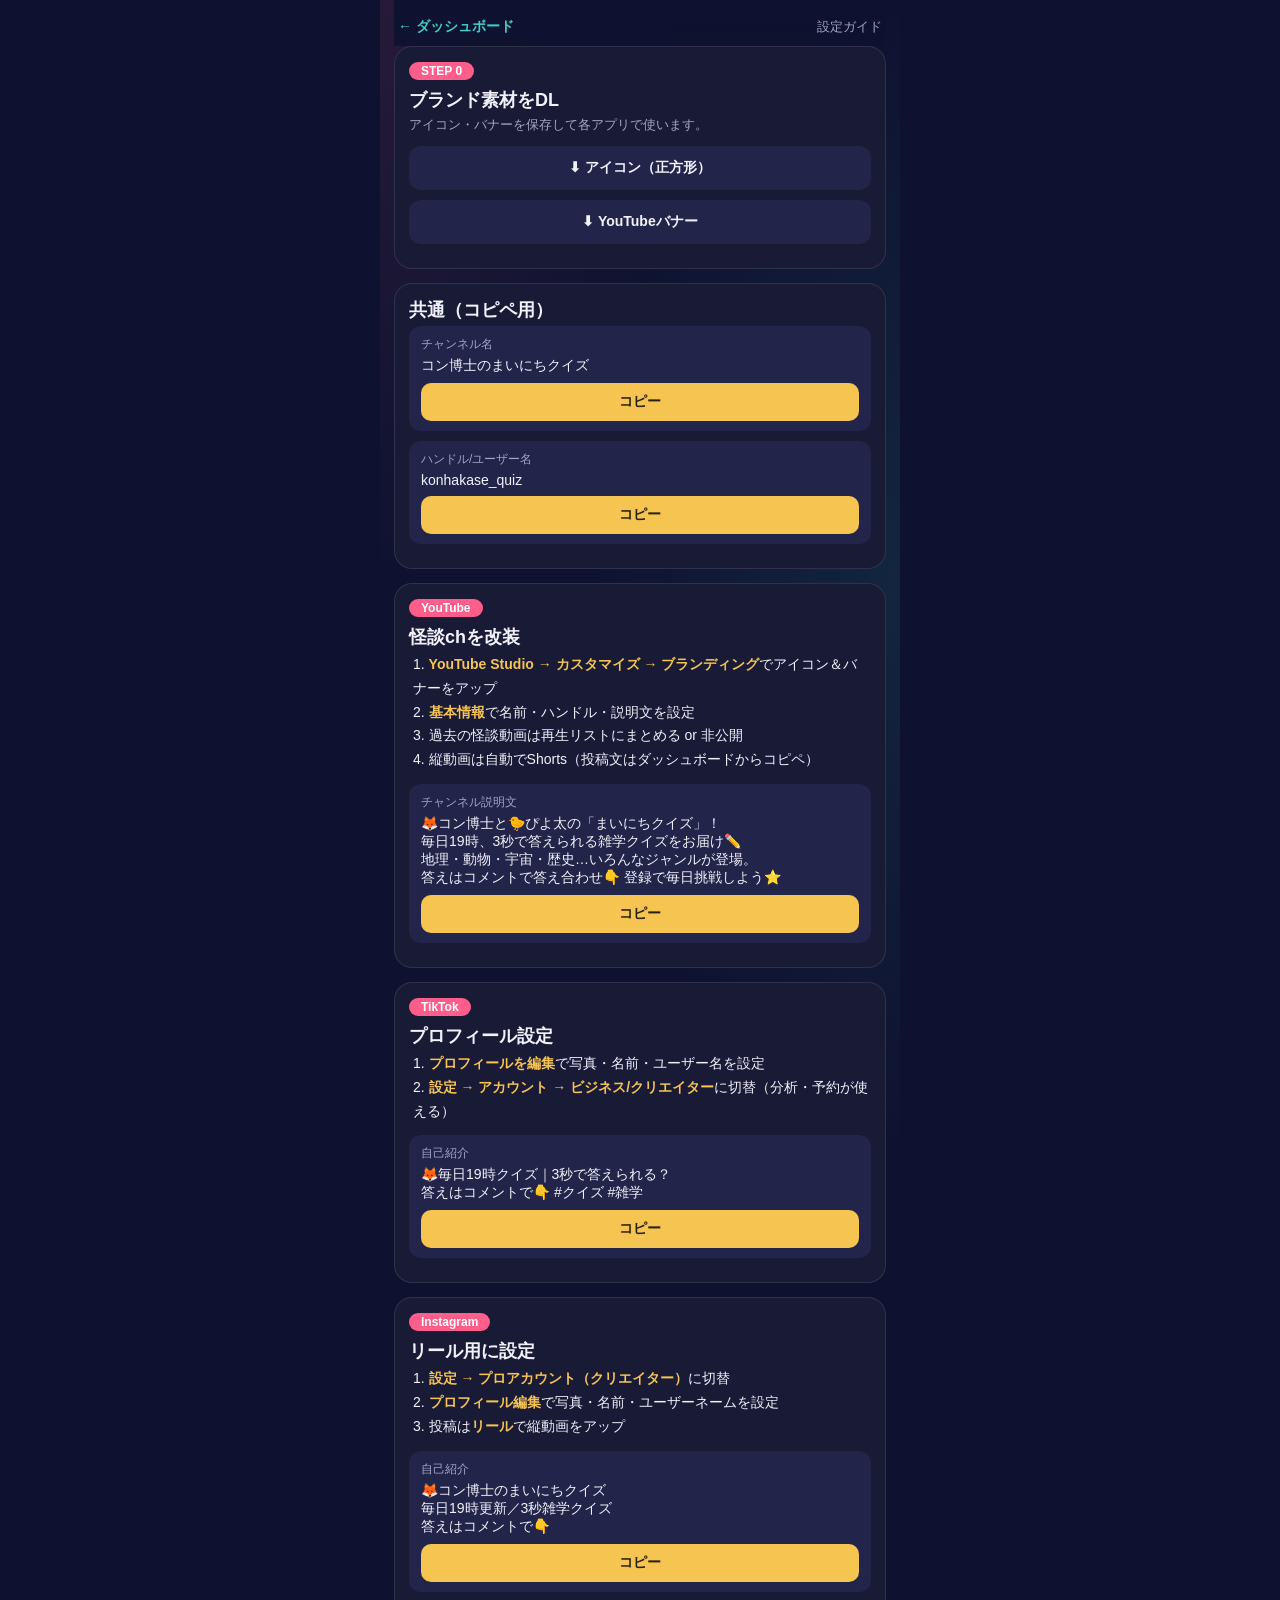
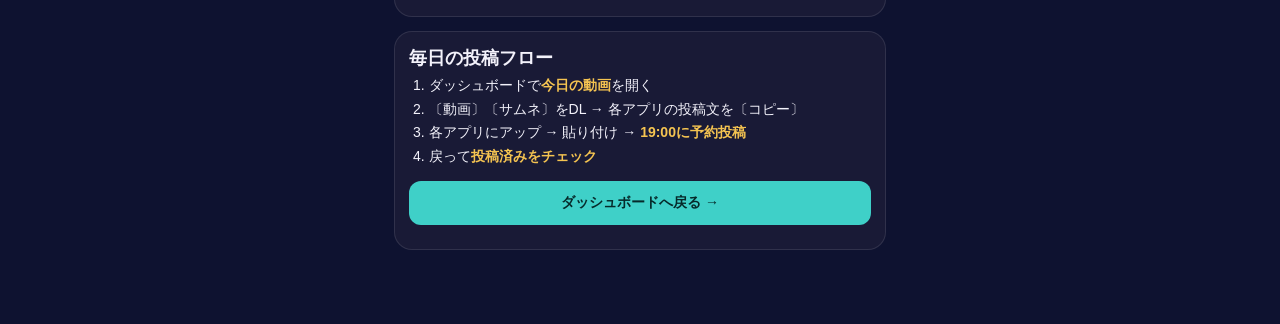
==== setup.html @ 7ac055bd "Add mobile setup guide page with copy buttons" ====
<!doctype html>
<html lang="ja">
<head>
<meta charset="utf-8">
<meta name="viewport" content="width=device-width,initial-scale=1,viewport-fit=cover">
<meta name="theme-color" content="#0e1230">
<title>設定ガイド｜コン博士のまいにちクイズ</title>
<link rel="stylesheet" href="style.css">
<style>
  .back{display:inline-flex;align-items:center;gap:6px;color:var(--cyan);text-decoration:none;font-size:14px;font-weight:700}
  .gsec{background:var(--card);border:1px solid var(--line);border-radius:18px;padding:14px;margin-bottom:14px}
  .gsec h2{font-size:18px;margin:0 0 4px}
  .gsec .lead{font-size:13px;color:var(--mut);margin:0 0 12px}
  .step{font-size:14px;line-height:1.7;margin:0 0 12px;padding-left:4px}
  .step b{color:var(--gold)}
  .copyrow{background:var(--card2);border-radius:12px;padding:10px 12px;margin-bottom:10px}
  .copyrow .lab{font-size:12px;color:var(--mut);margin-bottom:4px}
  .copyrow .ctext{font-size:14px;white-space:pre-wrap;word-break:break-word;margin:0 0 8px;color:var(--txt)}
  .copybtn{width:100%;background:var(--gold);color:#2a2208;border:none;border-radius:10px;
    padding:10px;font-size:14px;font-weight:700}
  .copybtn:active{transform:scale(.97)}
  .dlbtn{display:flex;align-items:center;justify-content:center;gap:8px;background:var(--card2);
    color:var(--txt);text-decoration:none;border-radius:12px;padding:13px;font-weight:700;font-size:14px;margin-bottom:10px}
  .badge{display:inline-block;background:var(--mag);color:#fff;font-size:12px;font-weight:700;padding:2px 12px;border-radius:20px;margin-bottom:8px}
</style>
</head>
<body>
<header><a class="back" href="index.html">← ダッシュボード</a><span class="streak">設定ガイド</span></header>

<div class="gsec">
  <span class="badge">STEP 0</span>
  <h2>ブランド素材をDL</h2>
  <p class="lead">アイコン・バナーを保存して各アプリで使います。</p>
  <a class="dlbtn" href="brand/avatar.png" download="avatar.png">⬇ アイコン（正方形）</a>
  <a class="dlbtn" href="brand/youtube_banner.png" download="youtube_banner.png">⬇ YouTubeバナー</a>
</div>

<div class="gsec">
  <h2>共通（コピペ用）</h2>
  <div class="copyrow"><div class="lab">チャンネル名</div><div class="ctext">コン博士のまいにちクイズ</div><button class="copybtn">コピー</button></div>
  <div class="copyrow"><div class="lab">ハンドル/ユーザー名</div><div class="ctext">konhakase_quiz</div><button class="copybtn">コピー</button></div>
</div>

<div class="gsec">
  <span class="badge">YouTube</span>
  <h2>怪談chを改装</h2>
  <p class="step">1. <b>YouTube Studio → カスタマイズ → ブランディング</b>でアイコン＆バナーをアップ<br>
  2. <b>基本情報</b>で名前・ハンドル・説明文を設定<br>
  3. 過去の怪談動画は再生リストにまとめる or 非公開<br>
  4. 縦動画は自動でShorts（投稿文はダッシュボードからコピペ）</p>
  <div class="copyrow"><div class="lab">チャンネル説明文</div><div class="ctext">🦊コン博士と🐤ぴよ太の「まいにちクイズ」！
毎日19時、3秒で答えられる雑学クイズをお届け✏️
地理・動物・宇宙・歴史…いろんなジャンルが登場。
答えはコメントで答え合わせ👇 登録で毎日挑戦しよう⭐</div><button class="copybtn">コピー</button></div>
</div>

<div class="gsec">
  <span class="badge">TikTok</span>
  <h2>プロフィール設定</h2>
  <p class="step">1. <b>プロフィールを編集</b>で写真・名前・ユーザー名を設定<br>
  2. <b>設定 → アカウント → ビジネス/クリエイター</b>に切替（分析・予約が使える）</p>
  <div class="copyrow"><div class="lab">自己紹介</div><div class="ctext">🦊毎日19時クイズ｜3秒で答えられる？
答えはコメントで👇 #クイズ #雑学</div><button class="copybtn">コピー</button></div>
</div>

<div class="gsec">
  <span class="badge">Instagram</span>
  <h2>リール用に設定</h2>
  <p class="step">1. <b>設定 → プロアカウント（クリエイター）</b>に切替<br>
  2. <b>プロフィール編集</b>で写真・名前・ユーザーネームを設定<br>
  3. 投稿は<b>リール</b>で縦動画をアップ</p>
  <div class="copyrow"><div class="lab">自己紹介</div><div class="ctext">🦊コン博士のまいにちクイズ
毎日19時更新／3秒雑学クイズ
答えはコメントで👇</div><button class="copybtn">コピー</button></div>
</div>

<div class="gsec">
  <h2>毎日の投稿フロー</h2>
  <p class="step">1. ダッシュボードで<b>今日の動画</b>を開く<br>
  2. 〔動画〕〔サムネ〕をDL → 各アプリの投稿文を〔コピー〕<br>
  3. 各アプリにアップ → 貼り付け → <b>19:00に予約投稿</b><br>
  4. 戻って<b>投稿済みをチェック</b></p>
  <a class="dlbtn" href="index.html" style="background:var(--cyan);color:#062a2a">ダッシュボードへ戻る →</a>
</div>

<div class="toast" id="toast">コピーしました</div>
<script>
  function toast(m){const t=document.getElementById('toast');t.textContent=m;t.classList.add('show');
    clearTimeout(t._t);t._t=setTimeout(()=>t.classList.remove('show'),1500);}
  document.querySelectorAll('.copybtn').forEach(b=>b.addEventListener('click',async()=>{
    const txt=b.closest('.copyrow').querySelector('.ctext').innerText;
    try{await navigator.clipboard.writeText(txt);}catch(e){const ta=document.createElement('textarea');ta.value=txt;document.body.appendChild(ta);ta.select();document.execCommand('copy');ta.remove();}
    toast('コピーしました');
  }));
</script>
</body>
</html>
---- style.css ----
:root{
  --navy:#0e1230; --navy2:#1b1640; --card:#191a36; --card2:#22244a;
  --gold:#f5c451; --cyan:#3fd0c8; --mag:#ff5e8a; --txt:#f3f2fb; --mut:#a6a3c4;
  --ok:#3fd07a; --line:rgba(255,255,255,.10);
}
*{box-sizing:border-box;-webkit-tap-highlight-color:transparent}
html,body{margin:0;background:var(--navy);color:var(--txt);
  font-family:-apple-system,BlinkMacSystemFont,"Hiragino Kaku Gothic ProN","Yu Gothic",sans-serif;}
body{max-width:520px;margin:0 auto;padding:0 14px 60px;background:
  radial-gradient(120% 60% at 0% 0%,rgba(255,94,138,.10),transparent 50%),
  radial-gradient(120% 60% at 100% 30%,rgba(63,208,200,.10),transparent 50%),var(--navy);}
header{display:flex;align-items:center;justify-content:space-between;padding:18px 4px 10px;position:sticky;top:0;
  background:linear-gradient(var(--navy),rgba(14,18,48,.92));backdrop-filter:blur(6px);z-index:5}
.logo{display:flex;align-items:center;gap:8px;font-size:18px;font-weight:700}
.logo .dot{width:26px;height:26px;border-radius:50%;background:var(--gold)}
.streak{font-size:13px;color:var(--mut)}
.stats{display:grid;grid-template-columns:repeat(3,1fr);gap:8px;margin:6px 0 16px}
.stat{background:var(--card);border-radius:14px;padding:10px 12px}
.stat b{display:block;font-size:22px;margin-top:2px}
.stat span{font-size:12px;color:var(--mut)}
.sec{font-size:13px;color:var(--mut);margin:18px 4px 8px;display:flex;align-items:center;gap:6px}
.card{background:var(--card);border:1px solid var(--line);border-radius:18px;overflow:hidden;margin-bottom:12px}
.card.today{border:2px solid var(--cyan)}
.crow{display:flex;gap:12px;padding:12px}
.thumb{width:90px;height:160px;border-radius:12px;object-fit:cover;flex-shrink:0;background:var(--card2)}
.cmeta{flex:1;min-width:0}
.ctitle{font-size:17px;font-weight:700}
.cgenre{display:inline-block;background:var(--mag);color:#fff;font-size:12px;font-weight:700;
  padding:2px 12px;border-radius:20px;margin:4px 0}
.ctime{font-size:13px;color:var(--mut);display:flex;align-items:center;gap:5px;margin:6px 0 10px}
.btnrow{display:flex;gap:8px;margin-bottom:8px}
button,.btn{font:inherit;border:none;border-radius:12px;padding:11px 8px;font-size:14px;font-weight:700;
  background:var(--card2);color:var(--txt);cursor:pointer;flex:1;text-align:center;text-decoration:none;
  display:flex;align-items:center;justify-content:center;gap:6px;transition:transform .08s}
button:active,.btn:active{transform:scale(.96)}
.btn.primary{background:var(--gold);color:#2a2208}
.btn.full{width:100%;flex:none}
.copybar{display:flex;gap:8px;padding:0 12px 12px}
.copybar button{font-size:13px;padding:10px 6px}
.toggles{display:flex;border-top:1px solid var(--line)}
.tg{flex:1;padding:13px 0;text-align:center;font-size:14px;font-weight:700;color:var(--mut);
  background:none;border:none;border-right:1px solid var(--line);border-radius:0;cursor:pointer}
.tg:last-child{border-right:none}
.tg.on{color:var(--ok)}
.tg .lab{font-size:11px;display:block;margin-top:2px;font-weight:400}
.mini{display:flex;align-items:center;gap:12px;padding:10px;background:var(--card);
  border:1px solid var(--line);border-radius:14px;margin-bottom:8px}
.mini .sw{width:38px;height:38px;border-radius:8px;flex-shrink:0}
.mini .mt{flex:1;min-width:0}
.mini .mt b{font-size:14px}.mini .mt span{font-size:12px;color:var(--mut);display:block}
.dots{display:flex;gap:6px}
.dots i{width:11px;height:11px;border-radius:50%;background:rgba(255,255,255,.18)}
.dots i.on{background:var(--ok)}
.pill{font-size:11px;color:var(--mut);border:1px solid var(--line);padding:3px 9px;border-radius:20px}
.toast{position:fixed;left:50%;bottom:26px;transform:translateX(-50%) translateY(80px);
  background:var(--ok);color:#062a14;font-weight:700;padding:12px 22px;border-radius:30px;
  opacity:0;transition:.25s;z-index:20;font-size:14px}
.toast.show{opacity:1;transform:translateX(-50%) translateY(0)}
.soon{opacity:.55}
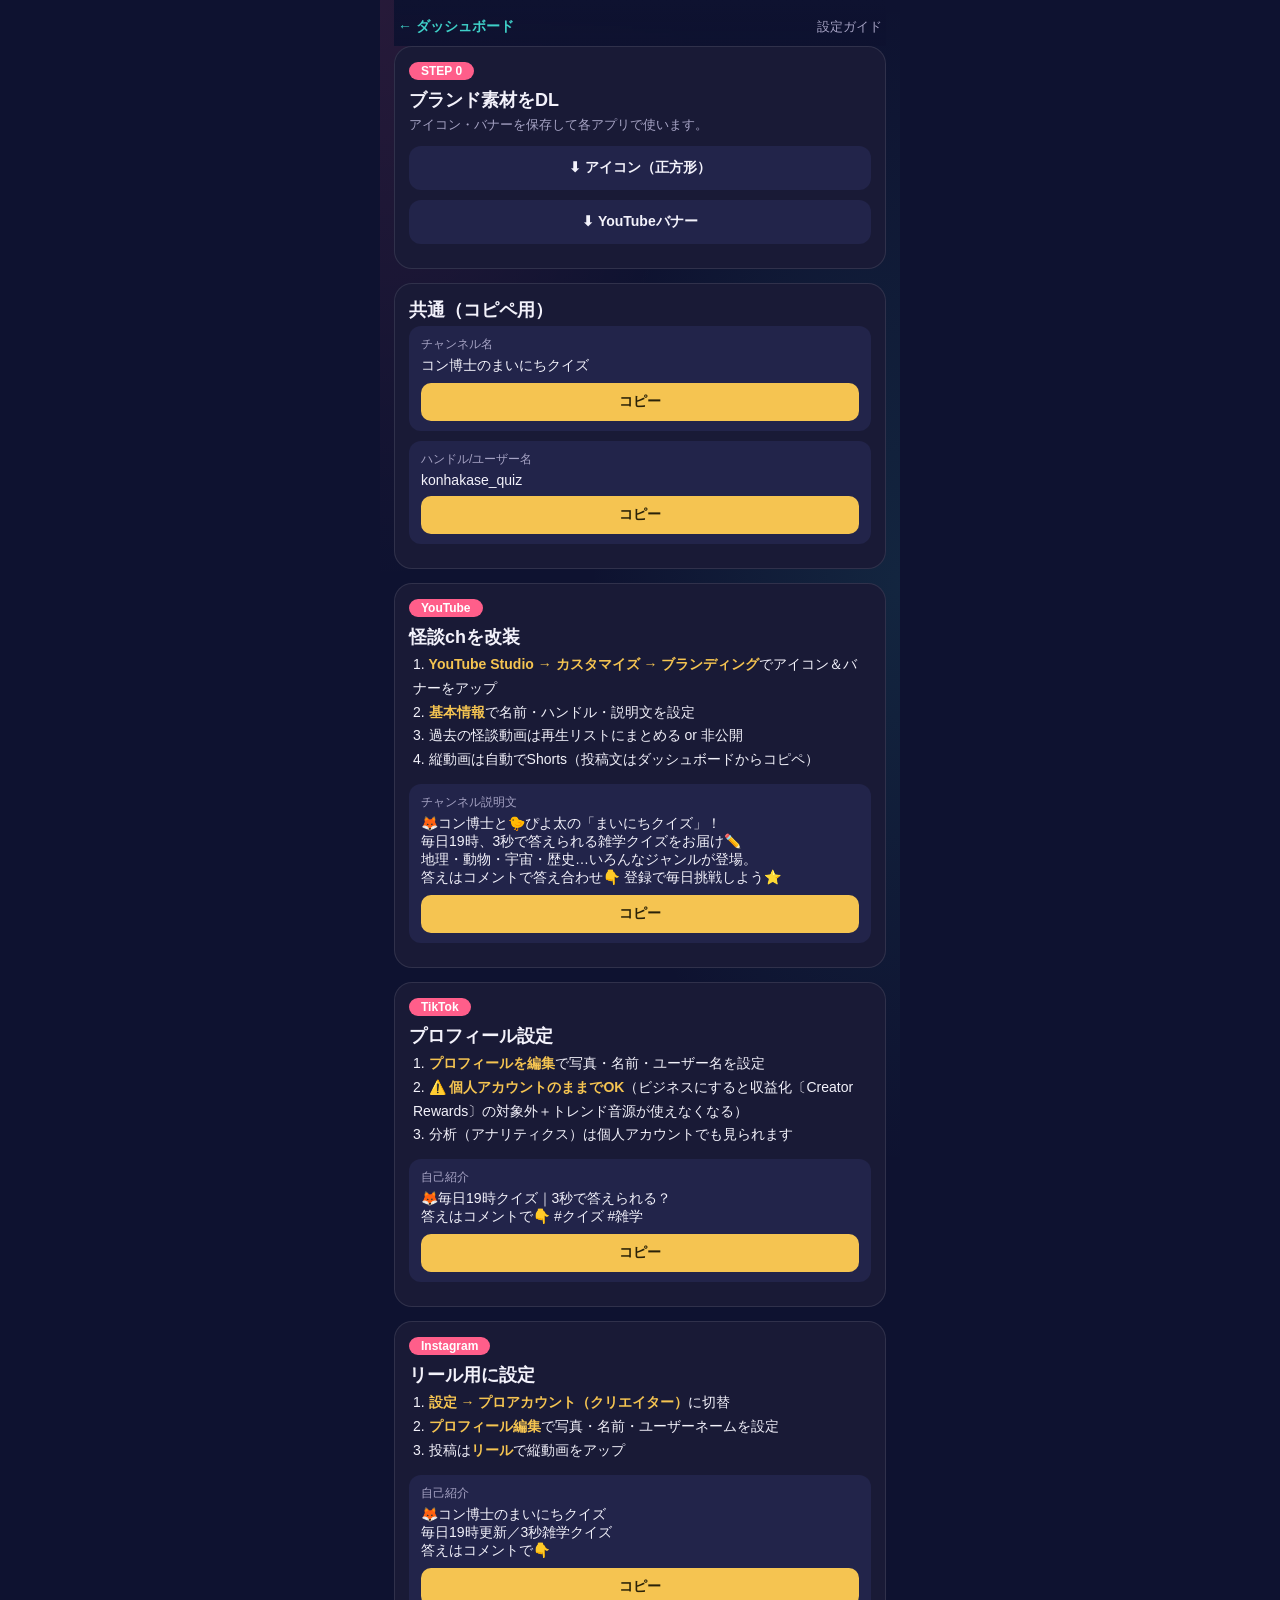
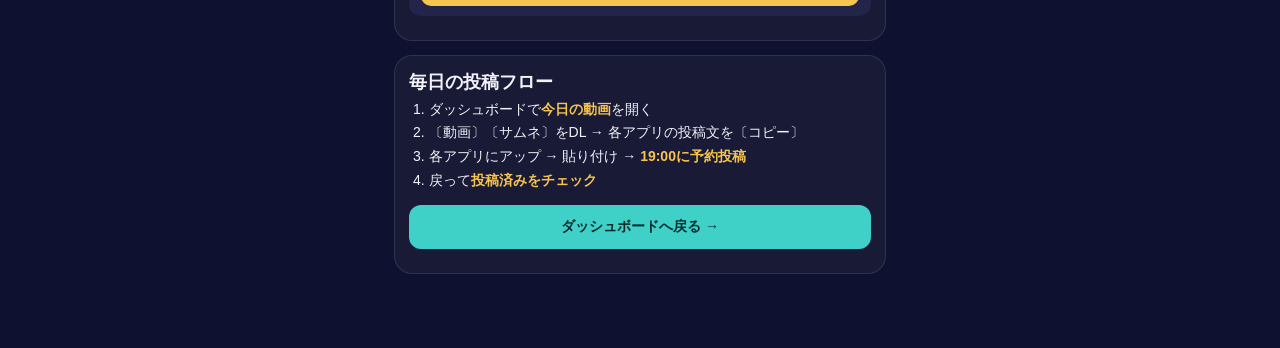
==== commit 9e1724dd: "Setup guide: recommend personal TikTok account" ====
--- a/setup.html
+++ b/setup.html
@@ -58,7 +58,8 @@
   <span class="badge">TikTok</span>
   <h2>プロフィール設定</h2>
   <p class="step">1. <b>プロフィールを編集</b>で写真・名前・ユーザー名を設定<br>
-  2. <b>設定 → アカウント → ビジネス/クリエイター</b>に切替（分析・予約が使える）</p>
+  2. ⚠️ <b>個人アカウントのままでOK</b>（ビジネスにすると収益化〔Creator Rewards〕の対象外＋トレンド音源が使えなくなる）<br>
+  3. 分析（アナリティクス）は個人アカウントでも見られます</p>
   <div class="copyrow"><div class="lab">自己紹介</div><div class="ctext">🦊毎日19時クイズ｜3秒で答えられる？
 答えはコメントで👇 #クイズ #雑学</div><button class="copybtn">コピー</button></div>
 </div>
